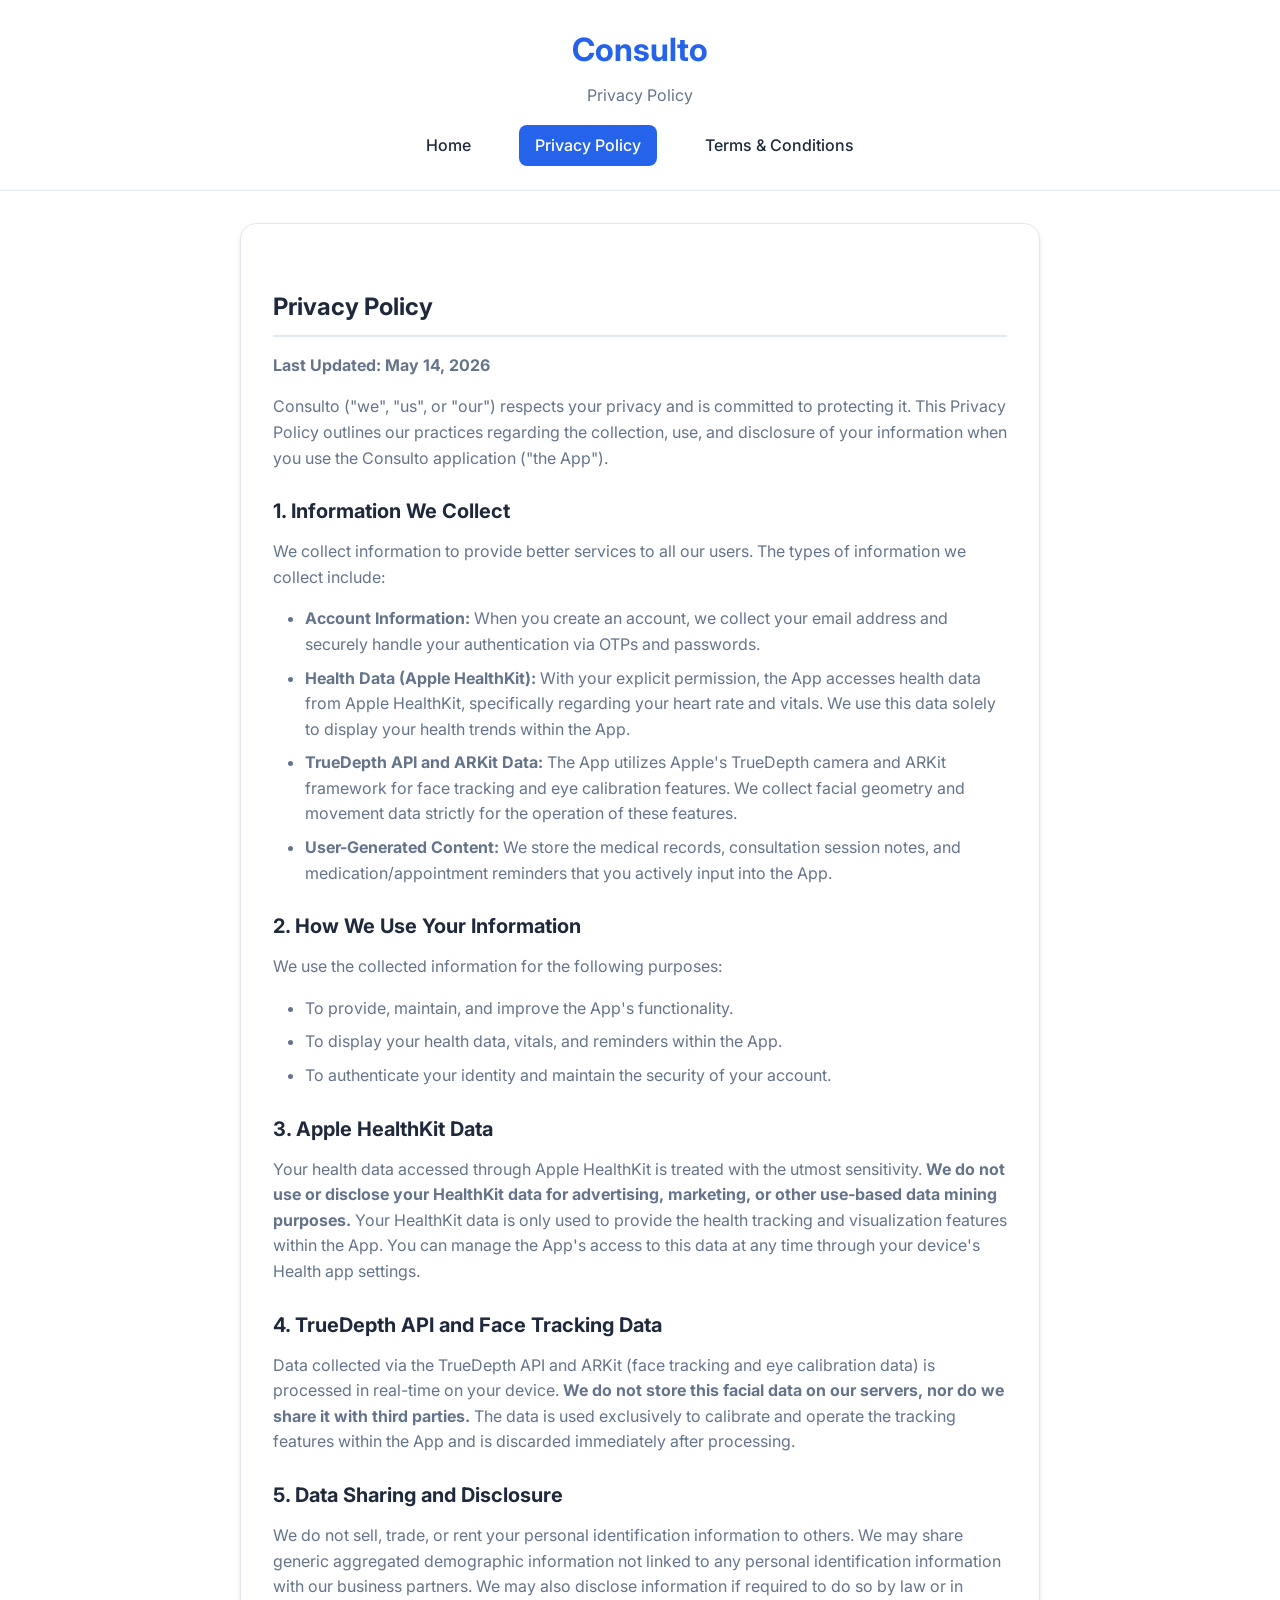
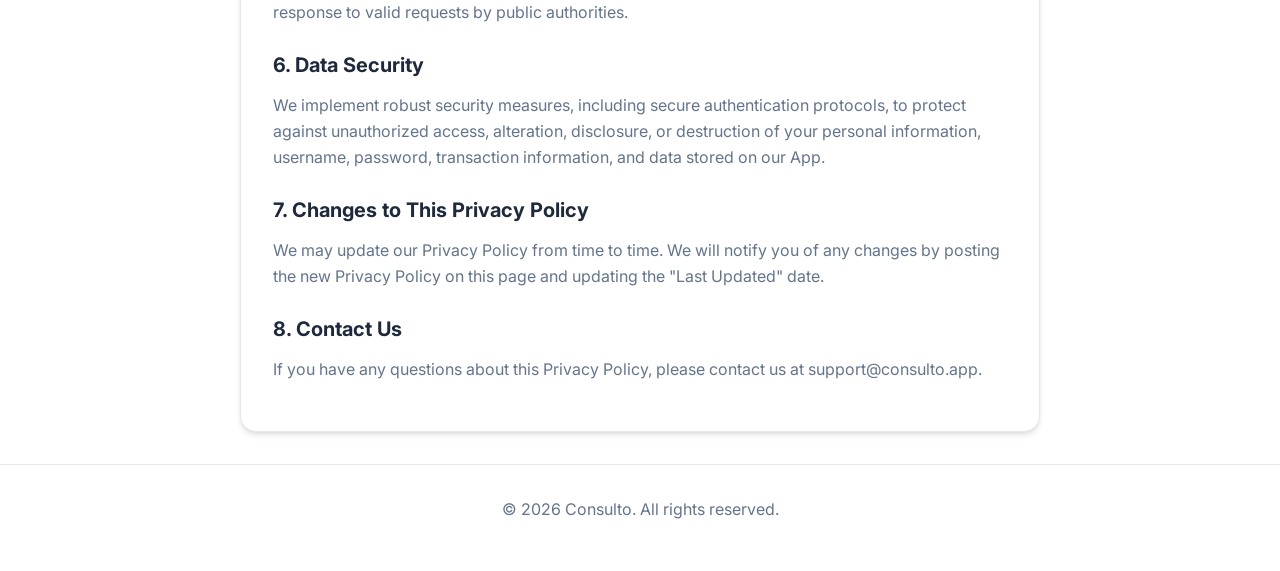
==== docs/privacy-policy.html @ b7b0d6e7 "Move docs to repo root for GitHub Pages" ====
<!DOCTYPE html>
<html lang="en">
<head>
    <meta charset="UTF-8">
    <meta name="viewport" content="width=device-width, initial-scale=1.0">
    <title>Privacy Policy - Consulto</title>
    <link rel="stylesheet" href="style.css">
    <link href="https://fonts.googleapis.com/css2?family=Inter:wght@400;500;700&display=swap" rel="stylesheet">
</head>
<body>
    <header>
        <h1>Consulto</h1>
        <p>Privacy Policy</p>
        <nav>
            <a href="index.html">Home</a>
            <a href="privacy-policy.html" class="active">Privacy Policy</a>
            <a href="terms.html">Terms & Conditions</a>
        </nav>
    </header>

    <main>
        <h2>Privacy Policy</h2>
        <p><strong>Last Updated: May 14, 2026</strong></p>

        <p>Consulto ("we", "us", or "our") respects your privacy and is committed to protecting it. This Privacy Policy outlines our practices regarding the collection, use, and disclosure of your information when you use the Consulto application ("the App").</p>

        <h3>1. Information We Collect</h3>
        <p>We collect information to provide better services to all our users. The types of information we collect include:</p>
        <ul>
            <li><strong>Account Information:</strong> When you create an account, we collect your email address and securely handle your authentication via OTPs and passwords.</li>
            <li><strong>Health Data (Apple HealthKit):</strong> With your explicit permission, the App accesses health data from Apple HealthKit, specifically regarding your heart rate and vitals. We use this data solely to display your health trends within the App.</li>
            <li><strong>TrueDepth API and ARKit Data:</strong> The App utilizes Apple's TrueDepth camera and ARKit framework for face tracking and eye calibration features. We collect facial geometry and movement data strictly for the operation of these features.</li>
            <li><strong>User-Generated Content:</strong> We store the medical records, consultation session notes, and medication/appointment reminders that you actively input into the App.</li>
        </ul>

        <h3>2. How We Use Your Information</h3>
        <p>We use the collected information for the following purposes:</p>
        <ul>
            <li>To provide, maintain, and improve the App's functionality.</li>
            <li>To display your health data, vitals, and reminders within the App.</li>
            <li>To authenticate your identity and maintain the security of your account.</li>
        </ul>

        <h3>3. Apple HealthKit Data</h3>
        <p>Your health data accessed through Apple HealthKit is treated with the utmost sensitivity. <strong>We do not use or disclose your HealthKit data for advertising, marketing, or other use-based data mining purposes.</strong> Your HealthKit data is only used to provide the health tracking and visualization features within the App. You can manage the App's access to this data at any time through your device's Health app settings.</p>

        <h3>4. TrueDepth API and Face Tracking Data</h3>
        <p>Data collected via the TrueDepth API and ARKit (face tracking and eye calibration data) is processed in real-time on your device. <strong>We do not store this facial data on our servers, nor do we share it with third parties.</strong> The data is used exclusively to calibrate and operate the tracking features within the App and is discarded immediately after processing.</p>

        <h3>5. Data Sharing and Disclosure</h3>
        <p>We do not sell, trade, or rent your personal identification information to others. We may share generic aggregated demographic information not linked to any personal identification information with our business partners. We may also disclose information if required to do so by law or in response to valid requests by public authorities.</p>

        <h3>6. Data Security</h3>
        <p>We implement robust security measures, including secure authentication protocols, to protect against unauthorized access, alteration, disclosure, or destruction of your personal information, username, password, transaction information, and data stored on our App.</p>

        <h3>7. Changes to This Privacy Policy</h3>
        <p>We may update our Privacy Policy from time to time. We will notify you of any changes by posting the new Privacy Policy on this page and updating the "Last Updated" date.</p>

        <h3>8. Contact Us</h3>
        <p>If you have any questions about this Privacy Policy, please contact us at support@consulto.app.</p>
    </main>

    <footer>
        <p>&copy; 2026 Consulto. All rights reserved.</p>
    </footer>
</body>
</html>
---- docs/style.css ----
:root {
    --primary-color: #2563eb;
    --secondary-color: #f8fafc;
    --text-color: #1e293b;
    --text-light: #64748b;
    --border-color: #e2e8f0;
    --bg-color: #ffffff;
    --card-bg: #ffffff;
    font-family: 'Inter', -apple-system, BlinkMacSystemFont, "Segoe UI", Roboto, Helvetica, Arial, sans-serif;
}

@media (prefers-color-scheme: dark) {
    :root {
        --primary-color: #3b82f6;
        --secondary-color: #0f172a;
        --text-color: #f1f5f9;
        --text-light: #94a3b8;
        --border-color: #334155;
        --bg-color: #020617;
        --card-bg: #0f172a;
    }
}

* {
    margin: 0;
    padding: 0;
    box-sizing: border-box;
}

body {
    background-color: var(--bg-color);
    color: var(--text-color);
    line-height: 1.6;
    display: flex;
    flex-direction: column;
    min-height: 100vh;
}

header {
    background-color: var(--card-bg);
    border-bottom: 1px solid var(--border-color);
    padding: 1.5rem 2rem;
    text-align: center;
}

header h1 {
    font-size: 2rem;
    font-weight: 700;
    color: var(--primary-color);
    margin-bottom: 0.5rem;
}

header p {
    color: var(--text-light);
}

nav {
    display: flex;
    justify-content: center;
    gap: 2rem;
    margin-top: 1rem;
}

nav a {
    color: var(--text-color);
    text-decoration: none;
    font-weight: 500;
    padding: 0.5rem 1rem;
    border-radius: 0.5rem;
    transition: background-color 0.2s, color 0.2s;
}

nav a:hover, nav a.active {
    background-color: var(--primary-color);
    color: white;
}

main {
    flex: 1;
    max-width: 800px;
    margin: 2rem auto;
    padding: 2rem;
    background-color: var(--card-bg);
    border-radius: 1rem;
    box-shadow: 0 4px 6px -1px rgba(0, 0, 0, 0.1), 0 2px 4px -1px rgba(0, 0, 0, 0.06);
    border: 1px solid var(--border-color);
}

h2 {
    font-size: 1.5rem;
    margin-top: 2rem;
    margin-bottom: 1rem;
    color: var(--text-color);
    border-bottom: 2px solid var(--border-color);
    padding-bottom: 0.5rem;
}

h3 {
    font-size: 1.25rem;
    margin-top: 1.5rem;
    margin-bottom: 0.75rem;
    color: var(--text-color);
}

p, ul {
    margin-bottom: 1rem;
    color: var(--text-light);
}

ul {
    padding-left: 2rem;
}

li {
    margin-bottom: 0.5rem;
}

footer {
    text-align: center;
    padding: 2rem;
    background-color: var(--card-bg);
    border-top: 1px solid var(--border-color);
    color: var(--text-light);
    margin-top: auto;
}
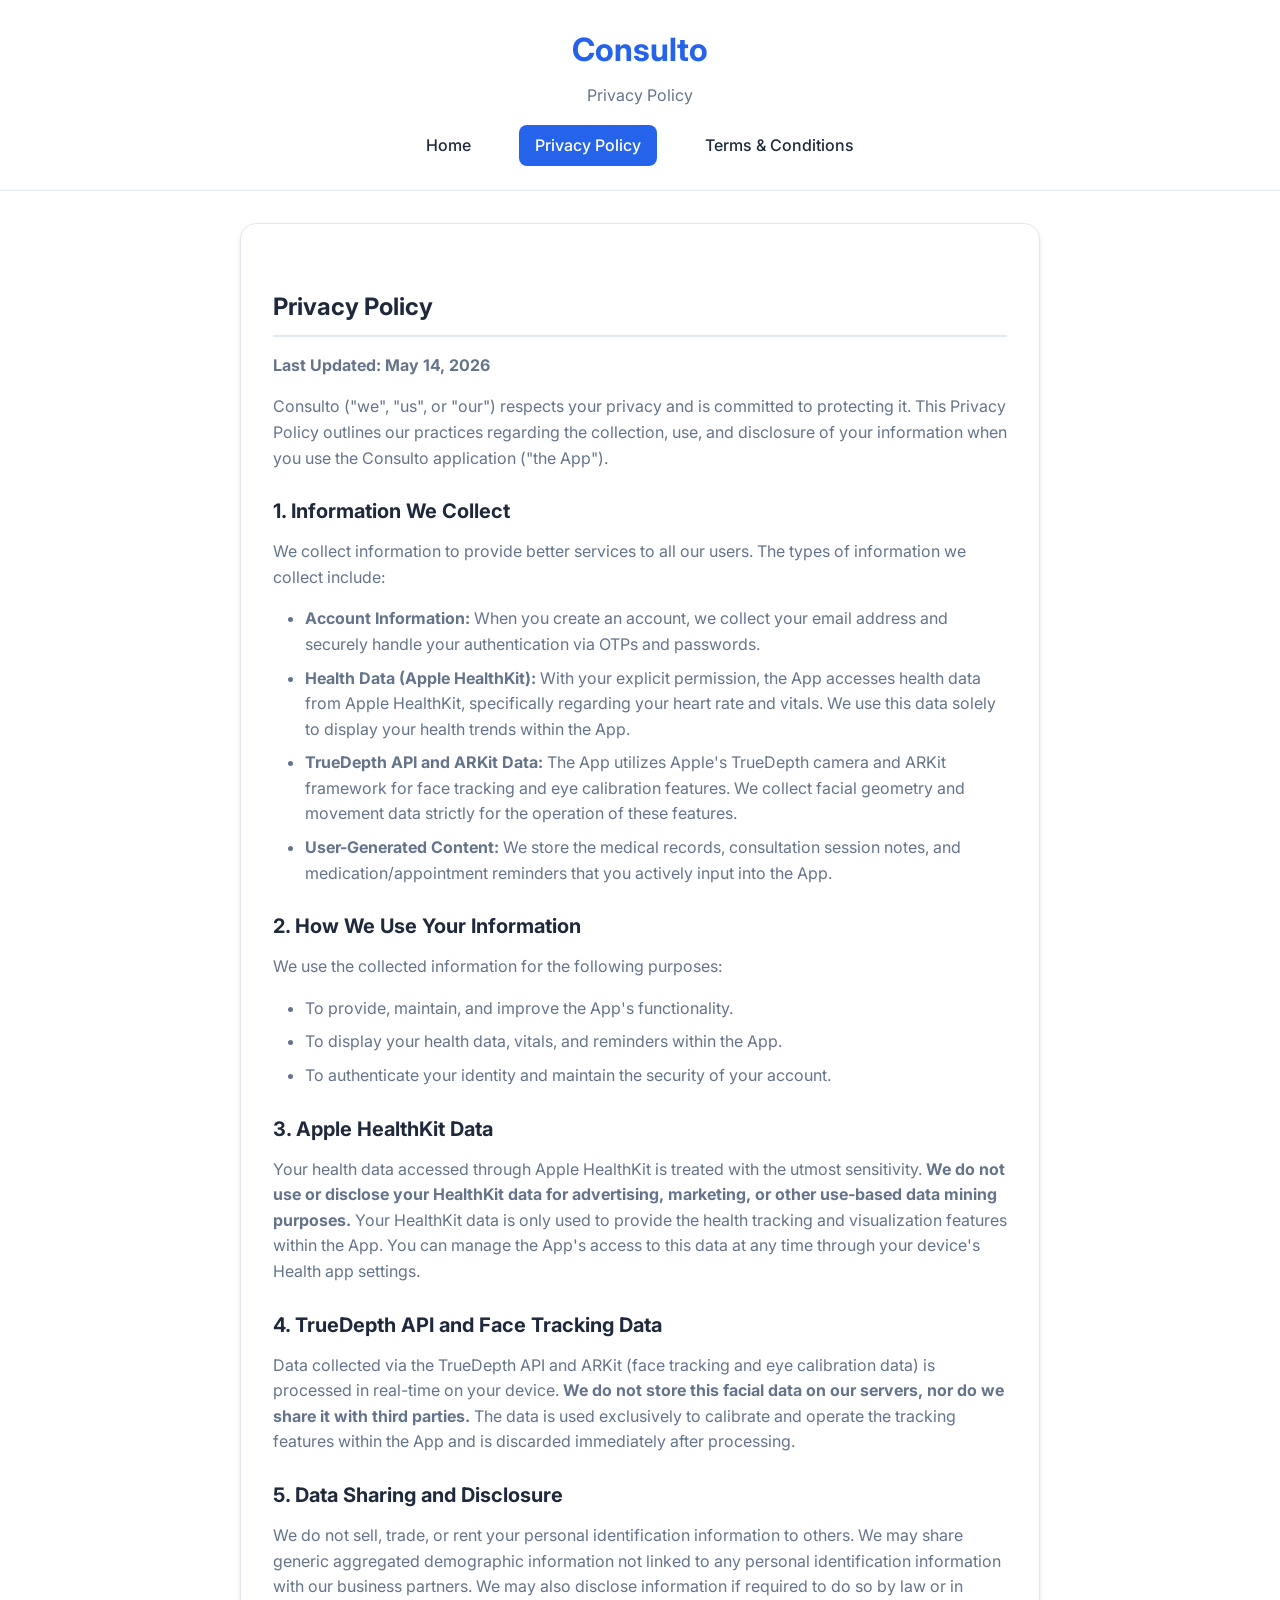
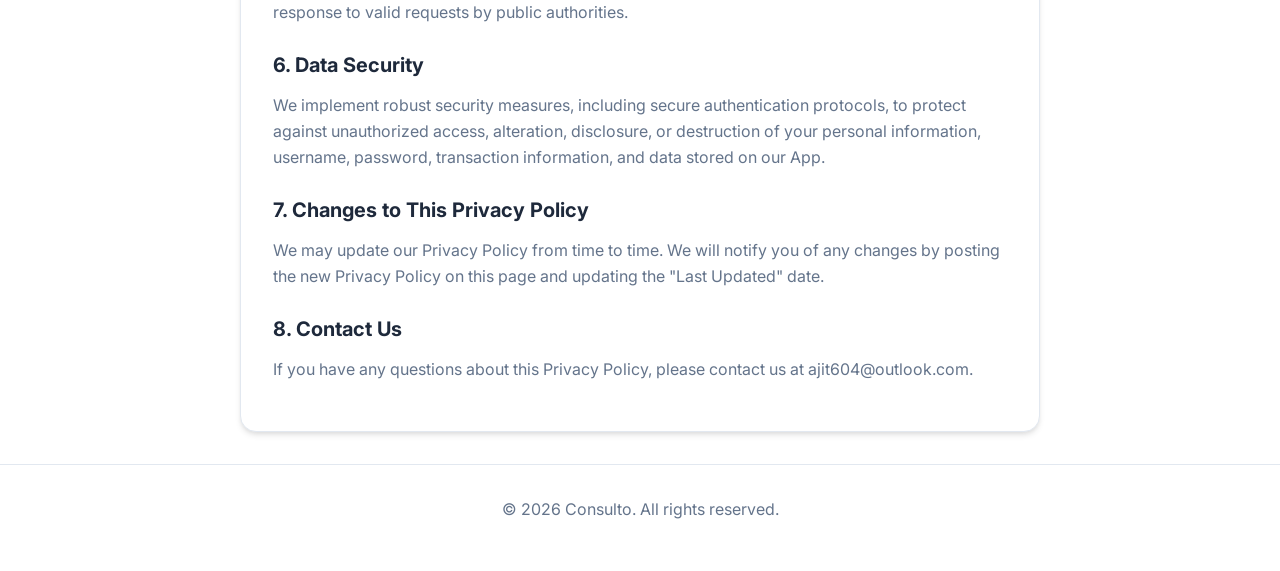
==== commit 0b50e02c: "Wired pages to policy and moved the docs to root." ====
--- a/docs/privacy-policy.html
+++ b/docs/privacy-policy.html
@@ -1,5 +1,6 @@
 <!DOCTYPE html>
 <html lang="en">
+
 <head>
     <meta charset="UTF-8">
     <meta name="viewport" content="width=device-width, initial-scale=1.0">
@@ -7,6 +8,7 @@
     <link rel="stylesheet" href="style.css">
     <link href="https://fonts.googleapis.com/css2?family=Inter:wght@400;500;700&display=swap" rel="stylesheet">
 </head>
+
 <body>
     <header>
         <h1>Consulto</h1>
@@ -22,15 +24,24 @@
         <h2>Privacy Policy</h2>
         <p><strong>Last Updated: May 14, 2026</strong></p>
 
-        <p>Consulto ("we", "us", or "our") respects your privacy and is committed to protecting it. This Privacy Policy outlines our practices regarding the collection, use, and disclosure of your information when you use the Consulto application ("the App").</p>
+        <p>Consulto ("we", "us", or "our") respects your privacy and is committed to protecting it. This Privacy Policy
+            outlines our practices regarding the collection, use, and disclosure of your information when you use the
+            Consulto application ("the App").</p>
 
         <h3>1. Information We Collect</h3>
-        <p>We collect information to provide better services to all our users. The types of information we collect include:</p>
+        <p>We collect information to provide better services to all our users. The types of information we collect
+            include:</p>
         <ul>
-            <li><strong>Account Information:</strong> When you create an account, we collect your email address and securely handle your authentication via OTPs and passwords.</li>
-            <li><strong>Health Data (Apple HealthKit):</strong> With your explicit permission, the App accesses health data from Apple HealthKit, specifically regarding your heart rate and vitals. We use this data solely to display your health trends within the App.</li>
-            <li><strong>TrueDepth API and ARKit Data:</strong> The App utilizes Apple's TrueDepth camera and ARKit framework for face tracking and eye calibration features. We collect facial geometry and movement data strictly for the operation of these features.</li>
-            <li><strong>User-Generated Content:</strong> We store the medical records, consultation session notes, and medication/appointment reminders that you actively input into the App.</li>
+            <li><strong>Account Information:</strong> When you create an account, we collect your email address and
+                securely handle your authentication via OTPs and passwords.</li>
+            <li><strong>Health Data (Apple HealthKit):</strong> With your explicit permission, the App accesses health
+                data from Apple HealthKit, specifically regarding your heart rate and vitals. We use this data solely to
+                display your health trends within the App.</li>
+            <li><strong>TrueDepth API and ARKit Data:</strong> The App utilizes Apple's TrueDepth camera and ARKit
+                framework for face tracking and eye calibration features. We collect facial geometry and movement data
+                strictly for the operation of these features.</li>
+            <li><strong>User-Generated Content:</strong> We store the medical records, consultation session notes, and
+                medication/appointment reminders that you actively input into the App.</li>
         </ul>
 
         <h3>2. How We Use Your Information</h3>
@@ -42,26 +53,40 @@
         </ul>
 
         <h3>3. Apple HealthKit Data</h3>
-        <p>Your health data accessed through Apple HealthKit is treated with the utmost sensitivity. <strong>We do not use or disclose your HealthKit data for advertising, marketing, or other use-based data mining purposes.</strong> Your HealthKit data is only used to provide the health tracking and visualization features within the App. You can manage the App's access to this data at any time through your device's Health app settings.</p>
+        <p>Your health data accessed through Apple HealthKit is treated with the utmost sensitivity. <strong>We do not
+                use or disclose your HealthKit data for advertising, marketing, or other use-based data mining
+                purposes.</strong> Your HealthKit data is only used to provide the health tracking and visualization
+            features within the App. You can manage the App's access to this data at any time through your device's
+            Health app settings.</p>
 
         <h3>4. TrueDepth API and Face Tracking Data</h3>
-        <p>Data collected via the TrueDepth API and ARKit (face tracking and eye calibration data) is processed in real-time on your device. <strong>We do not store this facial data on our servers, nor do we share it with third parties.</strong> The data is used exclusively to calibrate and operate the tracking features within the App and is discarded immediately after processing.</p>
+        <p>Data collected via the TrueDepth API and ARKit (face tracking and eye calibration data) is processed in
+            real-time on your device. <strong>We do not store this facial data on our servers, nor do we share it with
+                third parties.</strong> The data is used exclusively to calibrate and operate the tracking features
+            within the App and is discarded immediately after processing.</p>
 
         <h3>5. Data Sharing and Disclosure</h3>
-        <p>We do not sell, trade, or rent your personal identification information to others. We may share generic aggregated demographic information not linked to any personal identification information with our business partners. We may also disclose information if required to do so by law or in response to valid requests by public authorities.</p>
+        <p>We do not sell, trade, or rent your personal identification information to others. We may share generic
+            aggregated demographic information not linked to any personal identification information with our business
+            partners. We may also disclose information if required to do so by law or in response to valid requests by
+            public authorities.</p>
 
         <h3>6. Data Security</h3>
-        <p>We implement robust security measures, including secure authentication protocols, to protect against unauthorized access, alteration, disclosure, or destruction of your personal information, username, password, transaction information, and data stored on our App.</p>
+        <p>We implement robust security measures, including secure authentication protocols, to protect against
+            unauthorized access, alteration, disclosure, or destruction of your personal information, username,
+            password, transaction information, and data stored on our App.</p>
 
         <h3>7. Changes to This Privacy Policy</h3>
-        <p>We may update our Privacy Policy from time to time. We will notify you of any changes by posting the new Privacy Policy on this page and updating the "Last Updated" date.</p>
+        <p>We may update our Privacy Policy from time to time. We will notify you of any changes by posting the new
+            Privacy Policy on this page and updating the "Last Updated" date.</p>
 
         <h3>8. Contact Us</h3>
-        <p>If you have any questions about this Privacy Policy, please contact us at support@consulto.app.</p>
+        <p>If you have any questions about this Privacy Policy, please contact us at ajit604@outlook.com.</p>
     </main>
 
     <footer>
         <p>&copy; 2026 Consulto. All rights reserved.</p>
     </footer>
 </body>
-</html>
+
+</html>
